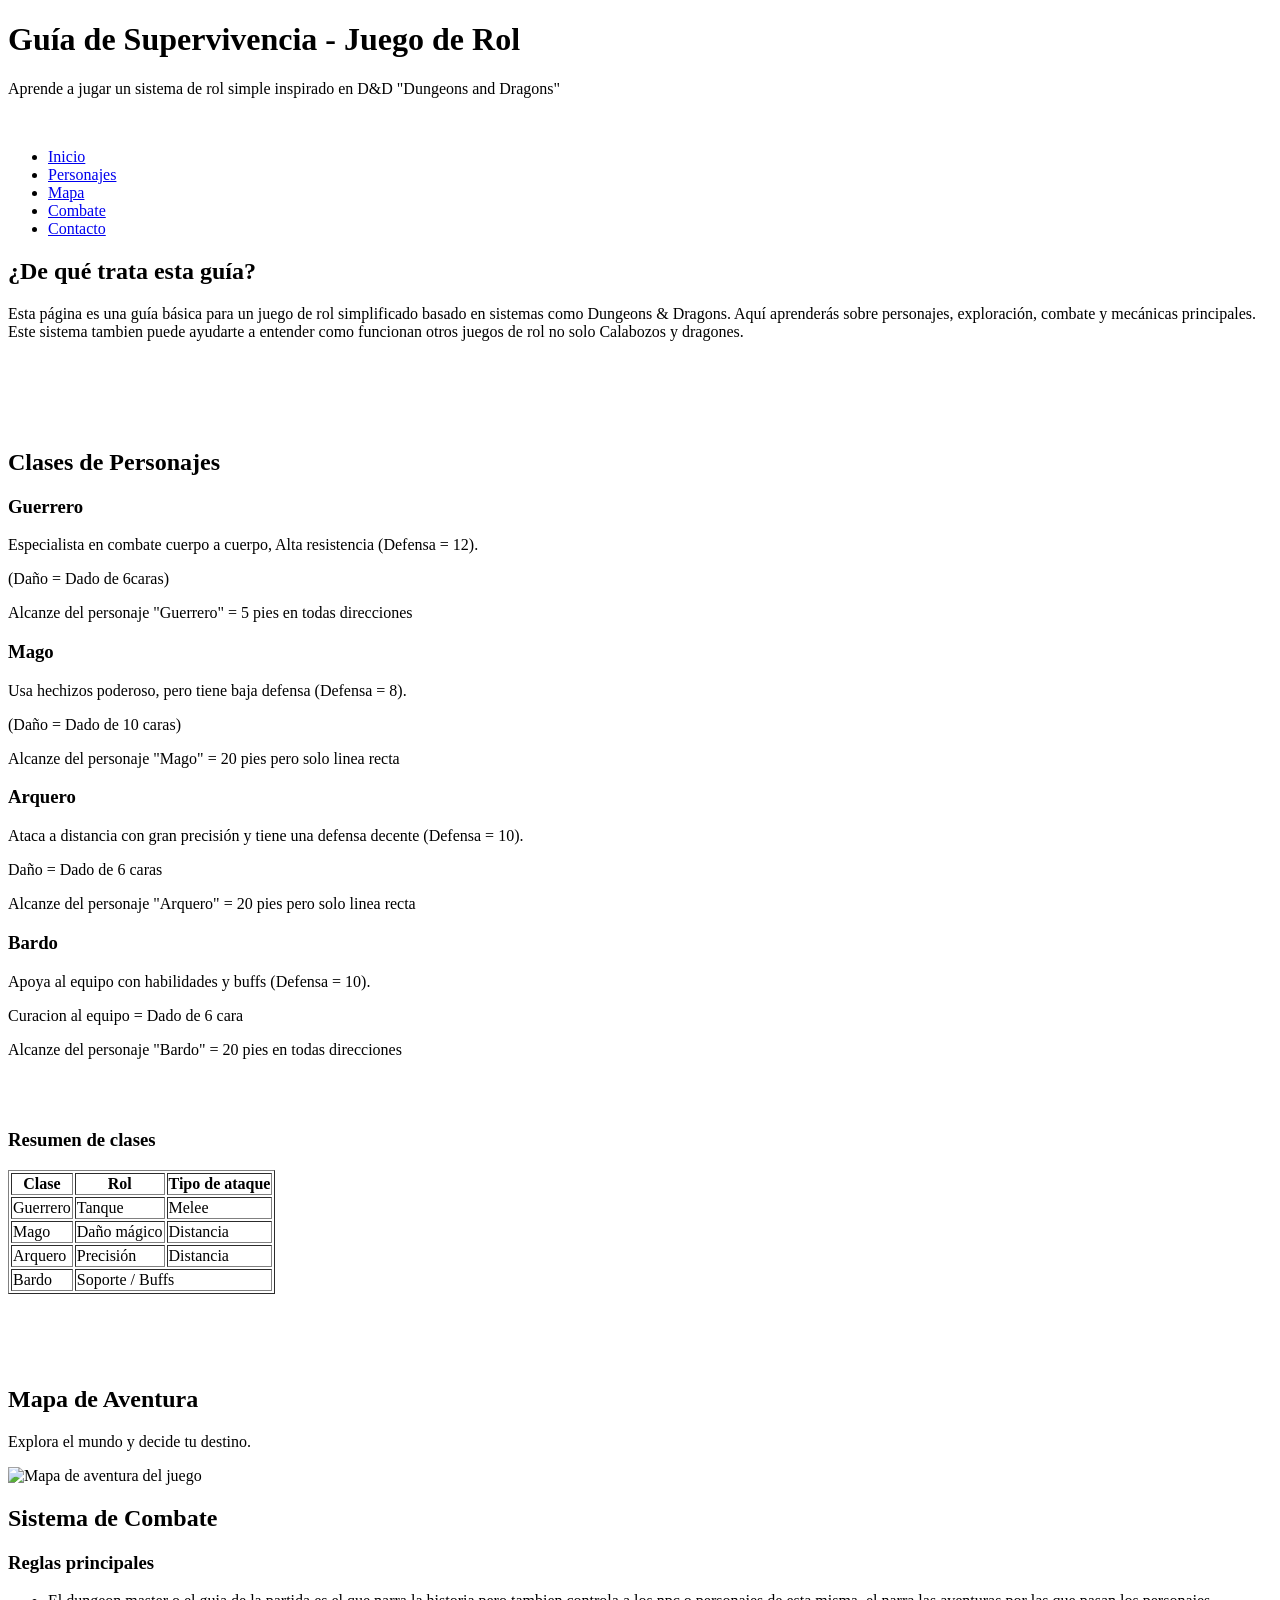
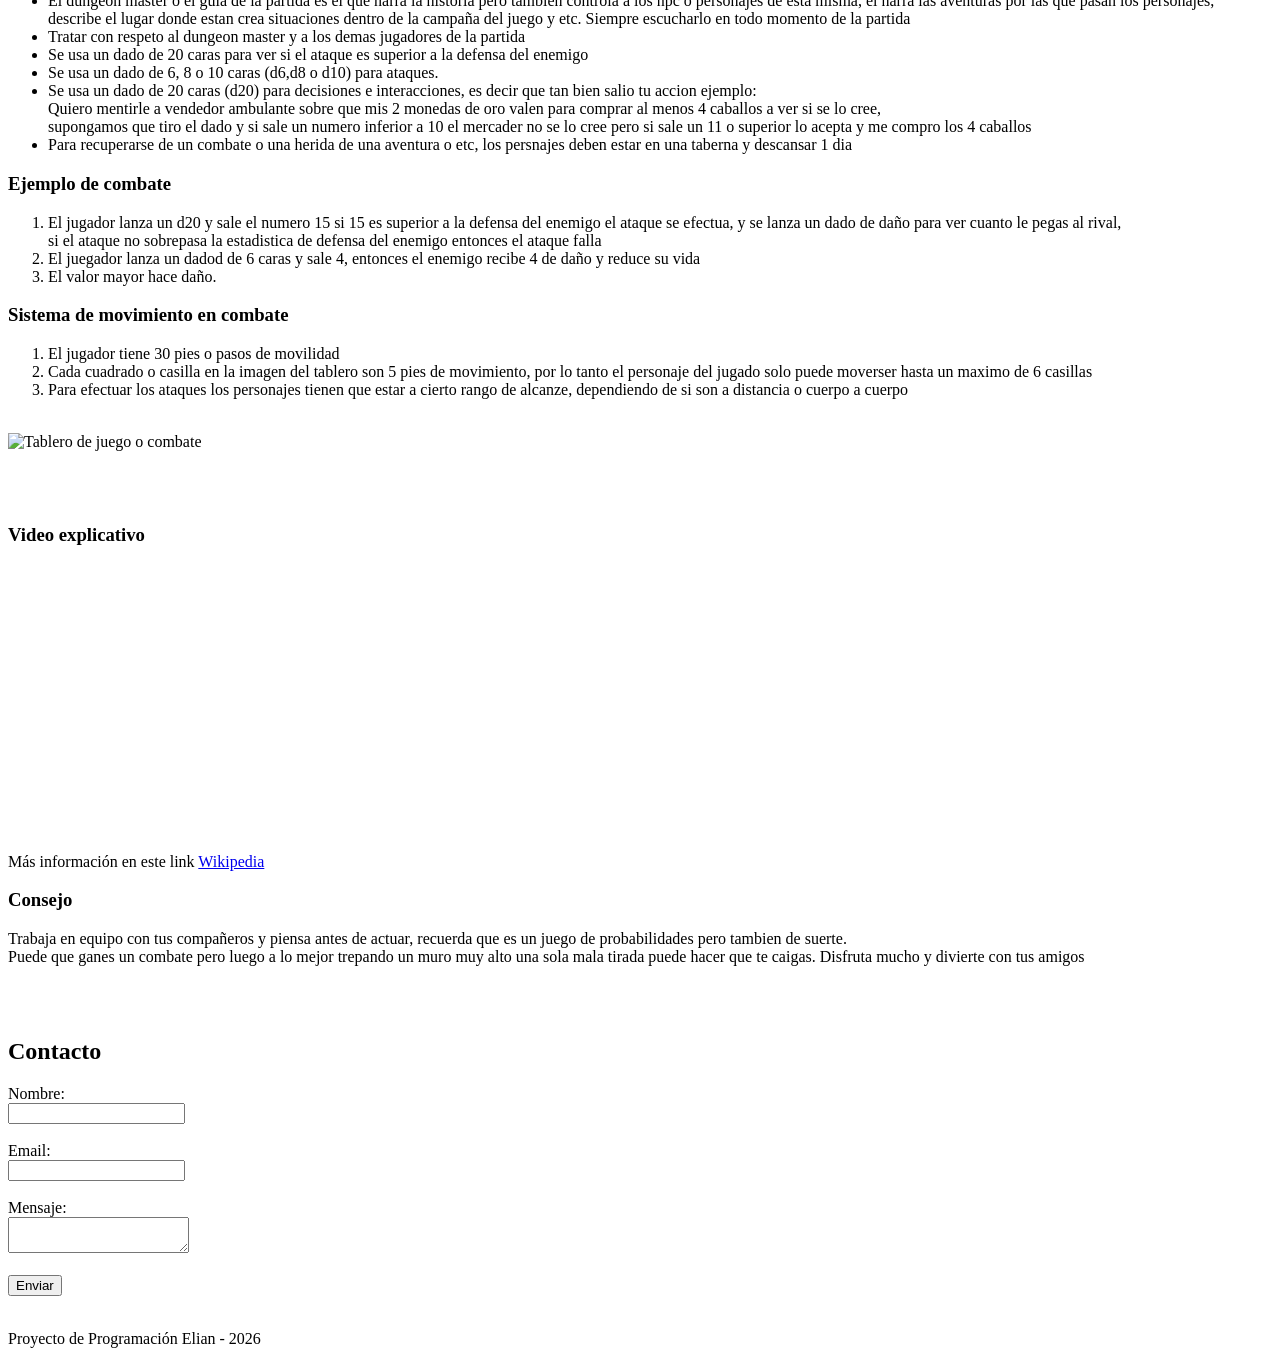
==== Proyecto de Pagina web/index.html @ 7967ff60 "Creacion de repo local" ====
<!DOCTYPE html>
<html lang="en">
<head>
    <meta charset="UTF-8">
    <meta name="viewport" content="width=device-width, initial-scale=1.0">
    <title>Guía de Supervivencia - Juego de Rol</title>
    <link rel="stylesheet" href="styles.css">
</head>
<body>

     <!-- Trabajo integrador hecho por Elian Gregoret 2do año programación -->

    <!-- HEADER -->
    <header>
        <h1>Guía de Supervivencia - Juego de Rol</h1>
        <p>Aprende a jugar un sistema de rol simple inspirado en D&D "Dungeons and Dragons"</p> <br>


    </header>


    <nav>
        <ul>
            <li><a href="#inicio">Inicio</a></li>
            <li><a href="#personajes">Personajes</a></li>
            <li><a href="#mapa">Mapa</a></li>
            <li><a href="#combate">Combate</a></li>
            <li><a href="#contacto">Contacto</a></li>
        </ul>
    </nav>

    <!-- MAIN -->
    <main>

        <!-- INTRO -->
        <section id="inicio">
            <h2>¿De qué trata esta guía?</h2>
            <p>
                Esta página es una guía básica para un juego de rol simplificado basado en sistemas como Dungeons & Dragons.
                Aquí aprenderás sobre personajes, exploración, combate y mecánicas principales. <br>Este sistema tambien puede ayudarte a entender como funcionan otros juegos de rol no solo Calabozos y dragones.
            </p>
        </section> <br>


        <br><br><br>


        <!-- PERSONAJES -->
        <section id="personajes">
            <h2>Clases de Personajes</h2>

            <article>
                <h3>Guerrero</h3>
                <p>Especialista en combate cuerpo a cuerpo, Alta resistencia (Defensa = 12).</p>
                <p>(Daño = Dado de 6caras)</p>
                <p>Alcanze del personaje "Guerrero" = 5 pies en todas direcciones</p>
            </article>

            <article>
                <h3>Mago</h3>
                <p>Usa hechizos poderoso, pero tiene baja defensa (Defensa = 8).</p>
                <p> (Daño = Dado de 10 caras)</p>
                <p>Alcanze del personaje "Mago" = 20 pies pero solo linea recta</p>
            </article>

            <article>
                <h3>Arquero</h3>
                <p>Ataca a distancia con gran precisión y tiene una defensa decente (Defensa = 10).</p>
                <p>Daño = Dado de 6 caras</p>
                <p>Alcanze del personaje "Arquero" = 20 pies pero solo linea recta</p>
            </article>

            <article>
                <h3>Bardo</h3>
                <p>Apoya al equipo con habilidades y buffs (Defensa = 10).</p>
                <p>Curacion al equipo = Dado de 6 cara</p>
                <p>Alcanze del personaje "Bardo" = 20 pies en todas direcciones</p>
            </article>


            <br><br>

            <h3>Resumen de clases</h3>

            <!-- TABLA (con th + colspan) -->
            <table border="1">
                <tr>
                    <th>Clase</th>
                    <th>Rol</th>
                    <th>Tipo de ataque</th>
                </tr>
                <tr>
                    <td>Guerrero</td>
                    <td>Tanque</td>
                    <td>Melee</td>
                </tr>
                <tr>
                    <td>Mago</td>
                    <td>Daño mágico</td>
                    <td>Distancia</td>
                </tr>
                <tr>
                    <td>Arquero</td>
                    <td>Precisión</td>
                    <td>Distancia</td>
                </tr>
                <tr>
                    <td>Bardo</td>
                    <td colspan="2">Soporte / Buffs</td>
                </tr>
            </table>
        </section>

        <br><br><br><br>

        <!-- MAPA -->
        <section id="mapa">
            <h2>Mapa de Aventura</h2>
            <p>Explora el mundo y decide tu destino.</p>

            <!-- imagen del mapa-->
            <img src="D&D Underground City map.jpg" alt="Mapa de aventura del juego" width="400">
        </section>

        <!-- COMBATE -->
        <section id="combate">
            <h2>Sistema de Combate</h2>

            <h3>Reglas principales</h3>
            <ul>
                <li>El dungeon master o el guia de la partida es el que narra la historia pero tambien controla a los npc o personajes de esta misma, el narra las aventuras por las que pasan los personajes, <br> describe el lugar donde estan crea situaciones dentro de la campaña del juego y etc.
                Siempre escucharlo en todo momento de la partida</li>
                <li>Tratar con respeto al dungeon master y a los demas jugadores de la partida</li>
                <li>Se usa un dado de 20 caras para ver si el ataque es superior a la defensa del enemigo</li>
                <li>Se usa un dado de 6, 8 o 10 caras (d6,d8 o d10) para ataques.</li>
                <li>Se usa un dado de 20 caras (d20) para decisiones e interacciones, es decir que tan bien salio tu accion ejemplo:<br>Quiero mentirle a vendedor ambulante sobre que mis 2 monedas de oro valen para comprar al menos 4 caballos a ver si se lo cree, <br> supongamos que tiro el dado y si sale un numero inferior a 10 el mercader no se lo cree pero si sale un 11 o superior lo acepta y me compro los 4 caballos</li>
                <li>Para recuperarse de un combate o una herida de una aventura o etc, los persnajes deben estar en una taberna y descansar 1 dia</li>
            </ul>

            <h3>Ejemplo de combate</h3>
            <ol>
                <li>El jugador lanza un d20 y sale el numero 15 si 15 es superior a la defensa del enemigo el ataque se efectua,
                     y se lanza un dado de daño para ver cuanto le pegas al rival, <br> si el ataque no sobrepasa la estadistica de defensa del enemigo entonces el ataque falla</li>
                <li>El juegador lanza un dadod de 6 caras y sale 4, entonces el enemigo recibe 4 de daño y reduce su vida</li>
                <li>El valor mayor hace daño.</li>
            </ol>

            <h3>Sistema de movimiento en combate</h3>
            <ol>
                <li>El jugador tiene 30 pies o pasos de movilidad</li>
                <li>Cada cuadrado o casilla en la imagen del tablero son 5 pies de movimiento, por lo tanto el personaje del jugado solo puede moverser hasta un maximo de 6 casillas</li>
                <li>Para efectuar los ataques los personajes tienen que estar a cierto rango de alcanze, 
                    dependiendo de si son a distancia o cuerpo a cuerpo</li>
            </ol>

            <br>
          <section>
            <img src="board53_dungeontablero.jpg" alt="Tablero de juego o combate" width="400">
          </section>


            <br><br><br>

            <!-- VIDEO (iframe) -->
            <h3>Video explicativo</h3>
            <iframe width="400" height="250"
    src="https://www.youtube.com/embed/ale4cC9PnOQ"
             title="Juego de rol explicación"
                frameborder="0"
                allowfullscreen>
            </iframe>

            <br><br>

            <!-- ENLACE EXTERNO -->
            <p>
                Más información en este link
                <a href="https://es.wikipedia.org/wiki/Dungeons_%26_Dragons" target="_blank">
                    Wikipedia
                </a>
            </p>

        </section>

        <!-- ASIDE (EXTRA) -->
        <aside>
            <h3>Consejo</h3>
            <p>Trabaja en equipo con tus compañeros y piensa antes de actuar, recuerda que es un juego de probabilidades pero tambien de suerte. <br>Puede que ganes un combate pero luego a lo mejor trepando un muro muy alto una sola mala tirada puede hacer que te caigas. Disfruta mucho y divierte con tus amigos</p>
        </aside>

          <br><br>

        <!-- FORMULARIO -->
        <section id="contacto">
            <h2>Contacto</h2>

            <form>
                <label>Nombre:</label><br>
                <input type="text" name="nombre" required><br><br>

                <label>Email:</label><br>
                <input type="email" name="email" required><br><br>

                <label>Mensaje:</label><br>
                <textarea name="mensaje" required></textarea><br><br>

                <input type="submit" value="Enviar">
            </form>
        </section>

    </main>

    <br>
    
    <footer>
        <p>Proyecto de Programación Elian - 2026</p>
    </footer>

</body>
</html>
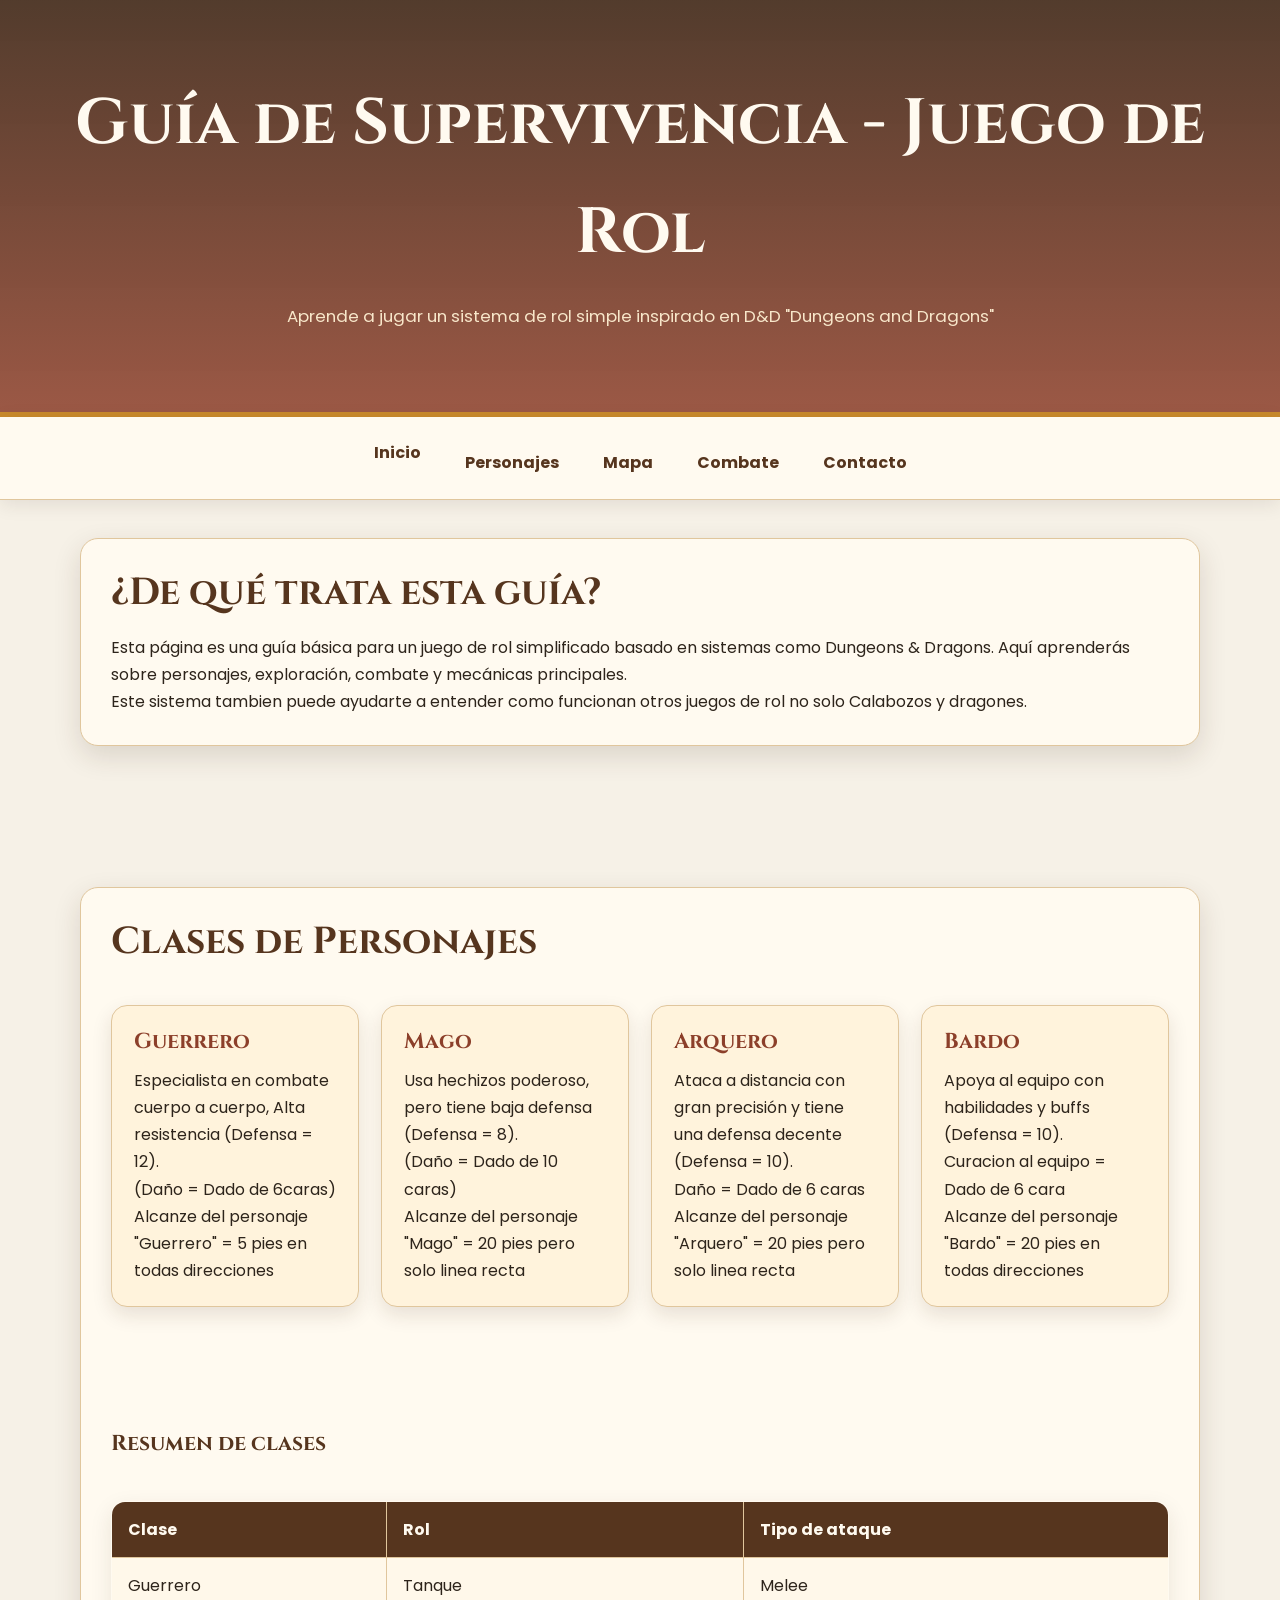
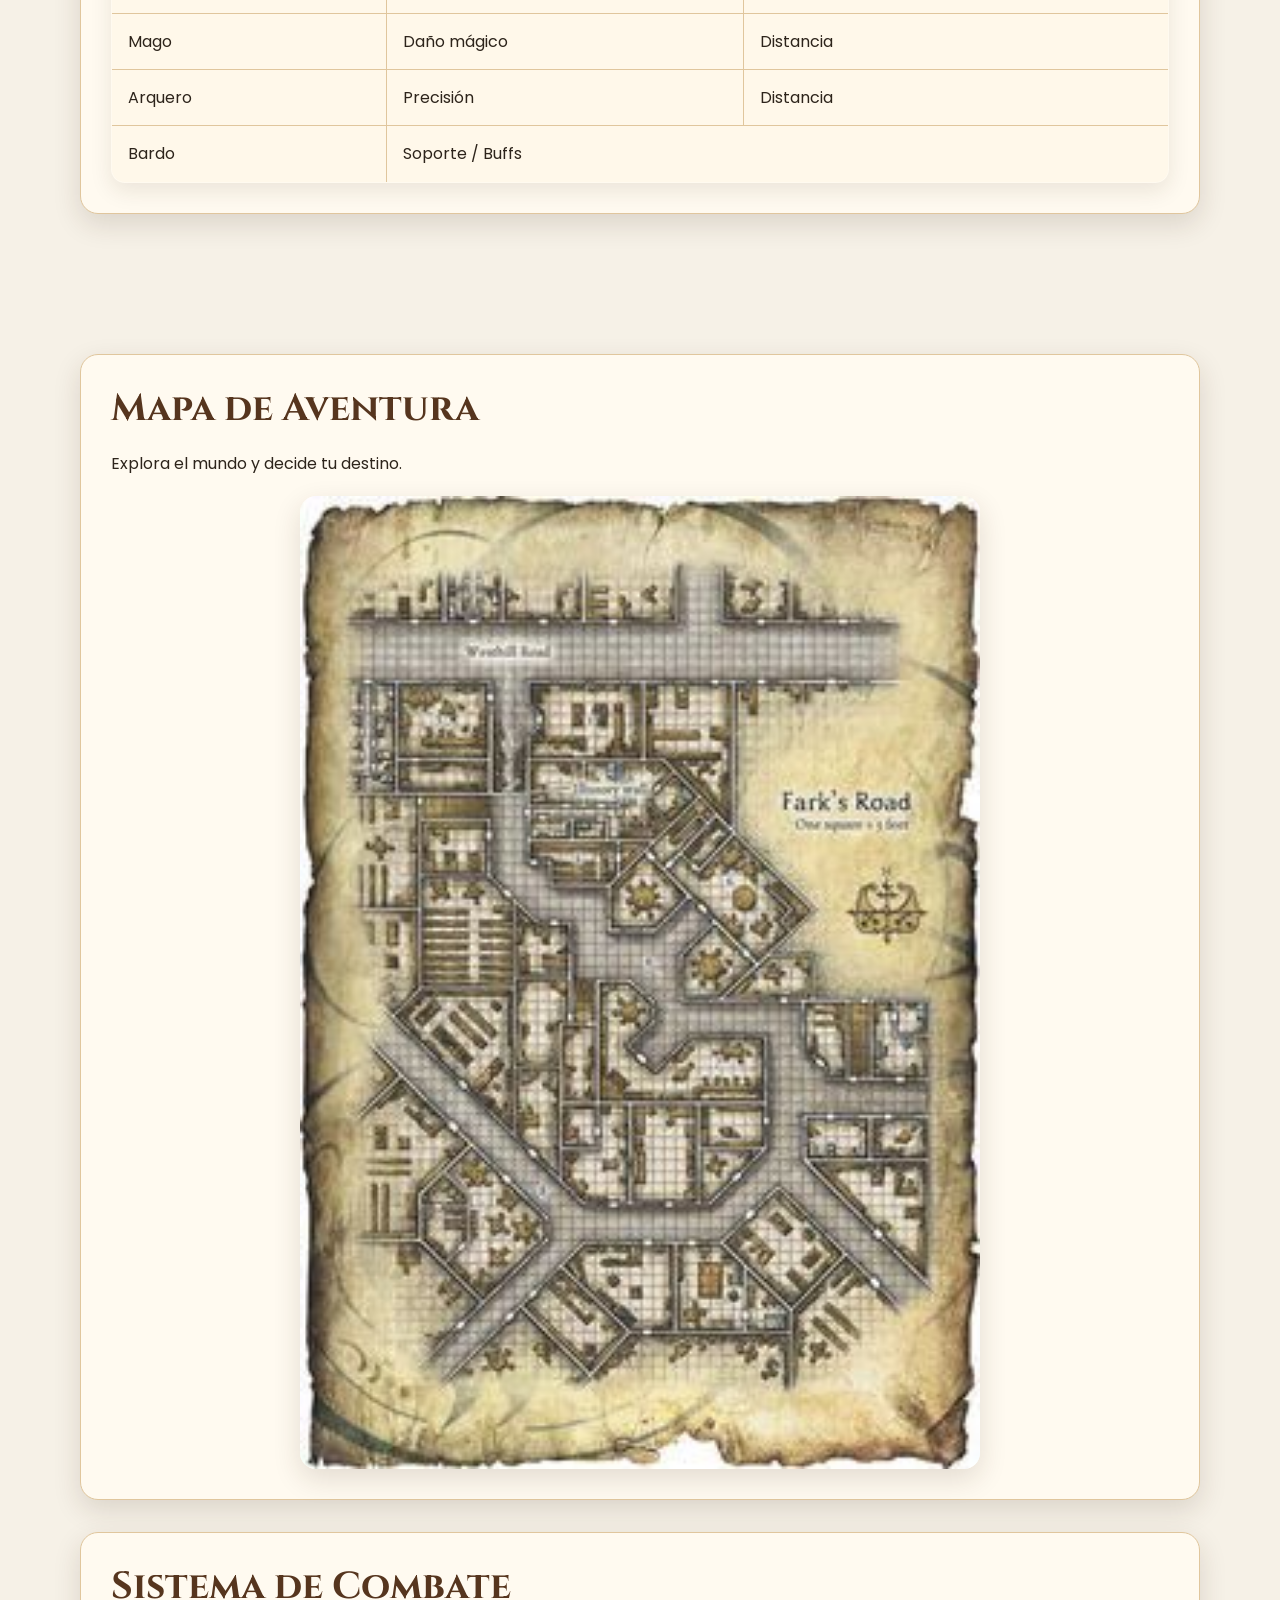
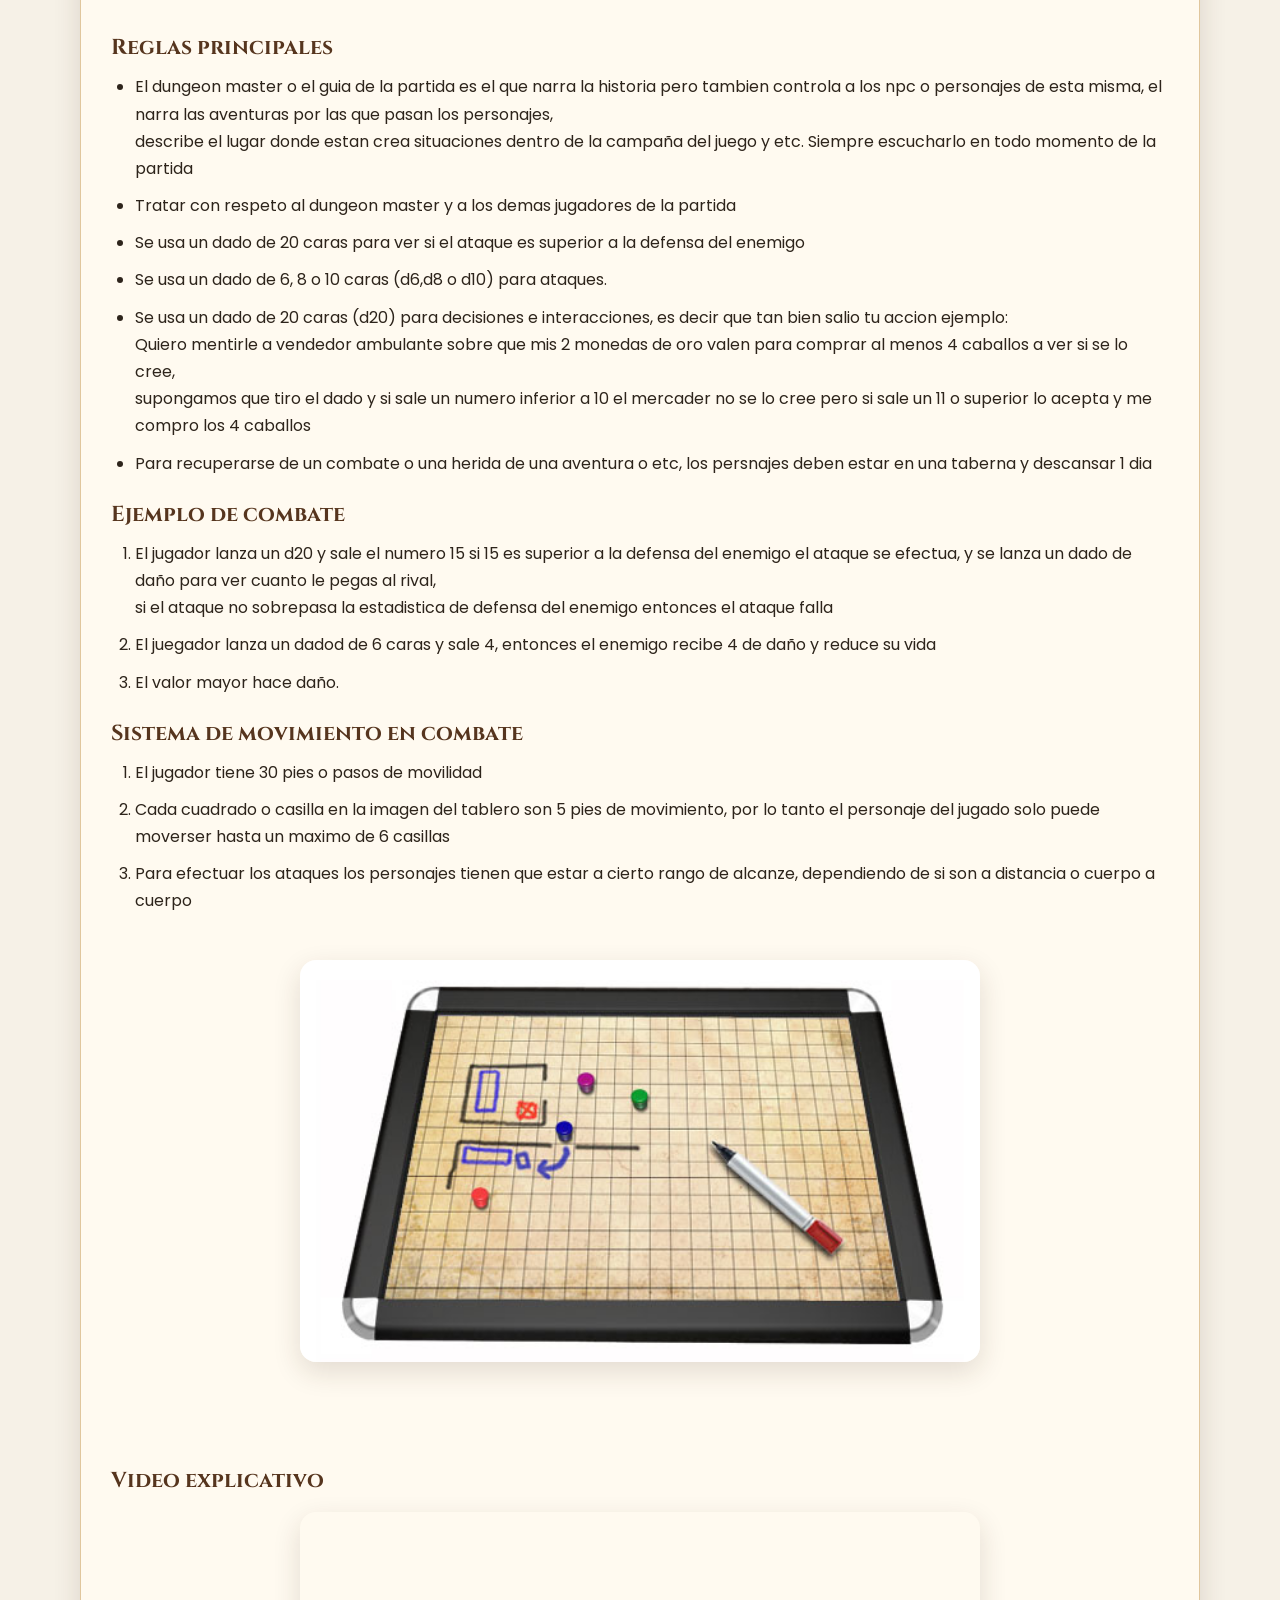
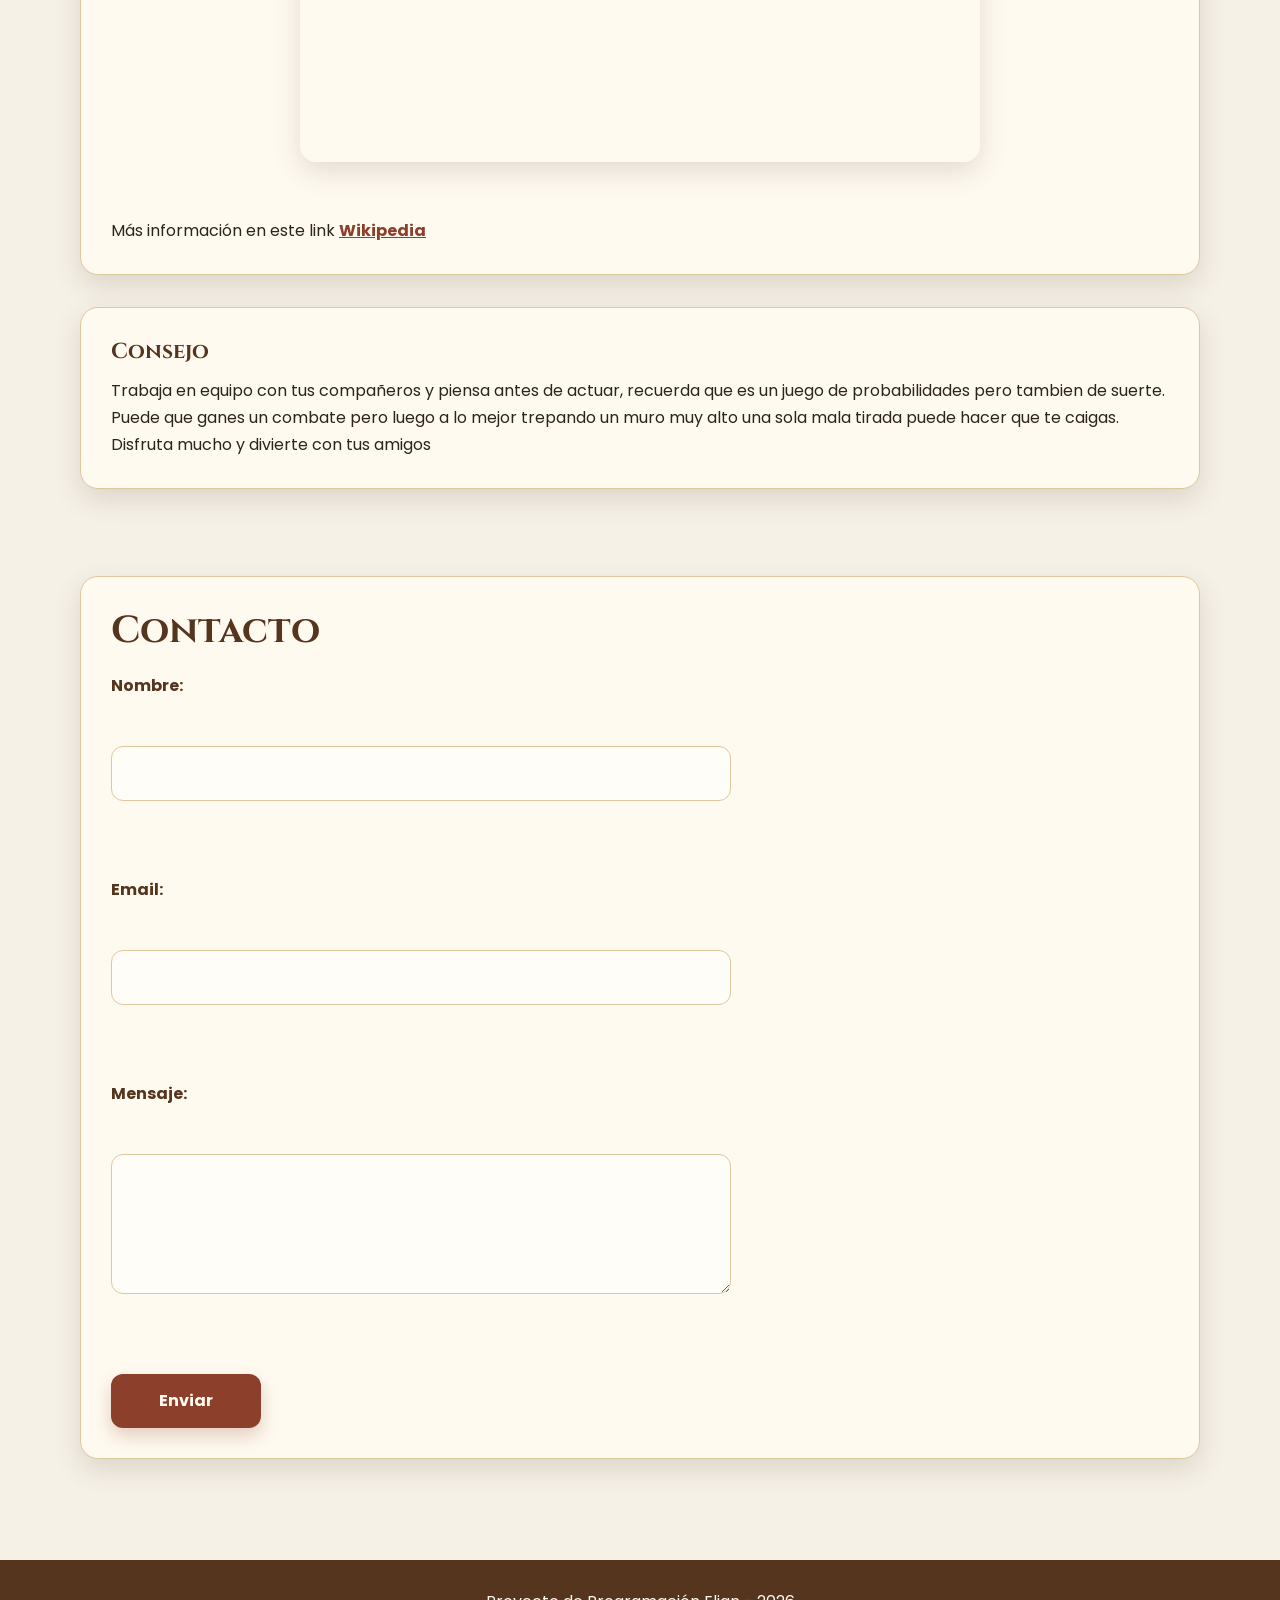
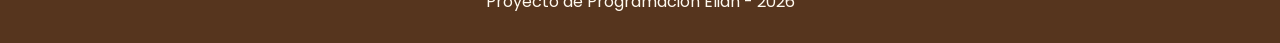
==== commit a39086c2: "hip-hip urra, aprendimos a usar localizacions de carpetas (basico)" ====
--- a/Proyecto de Pagina web/index.html
+++ b/Proyecto de Pagina web/index.html
@@ -119,7 +119,7 @@
             <p>Explora el mundo y decide tu destino.</p>
 
             <!-- imagen del mapa-->
-            <img src="D&D Underground City map.jpg" alt="Mapa de aventura del juego" width="400">
+            <img src="Carpeta-de-imagenes/D&D Underground City map.jpg" alt="Mapa de aventura del juego" width="400">
         </section>
 
         <!-- COMBATE -->
@@ -155,7 +155,7 @@
 
             <br>
           <section>
-            <img src="board53_dungeontablero.jpg" alt="Tablero de juego o combate" width="400">
+            <img src="Carpeta-de-imagenes/board53_dungeontablero.jpg">
           </section>
 
 
--- a/Proyecto de Pagina web/styles.css
+++ b/Proyecto de Pagina web/styles.css
@@ -0,0 +1,352 @@
+@import url("https://fonts.googleapis.com/css2?family=Cinzel:wght@600;700&family=Poppins:wght@400;500;600;700&display=swap");
+/* Este url de aca arriba es para el google fonts que es un directorio gratuito de tipografías desarrollado por Google
+que encontre en internet para que mi sitio web cargue y muestre fuentes personalizadas y atractivas, 
+profe asi que decidi incluirlo para ver como quedaba. A mi parecer "me sirvio para bien" */
+
+/* Eso si, tuve que ver un video para aprender a utilizarlo y demas pero al final quedo :)  */
+
+
+/* Aca voy a poner Variables generales, sin mas */
+:root {
+    --color-fondo: #f6f1e7;
+    --color-superficie: #fffaf0;
+    --color-principal: #56351e;
+    --color-secundario: #8c3f2a;
+    --color-acento: #c98a2c;
+    --color-texto: #2d241b;
+    --color-borde: #e0c69d;
+    --sombra-suave: 0 10px 28px rgba(55, 35, 19, 0.14);
+    --sombra-hover: 0 16px 34px rgba(55, 35, 19, 0.24);
+    --fuente-titulos: "Cinzel", Georgia, serif;
+    --fuente-texto: "Poppins", Arial, sans-serif;
+}
+
+/* Aqui hago los Estilos base */
+* {
+    box-sizing: border-box;
+    margin: 0;
+    padding: 0;
+}
+
+html {
+    scroll-behavior: smooth;
+}
+
+body {
+    background: var(--color-fondo);
+    color: var(--color-texto);
+    font-family: var(--fuente-texto);
+    line-height: 1.7;
+}
+
+img,
+iframe {
+    display: block;
+    max-width: 100%;
+    border: 0;
+}
+
+/* El Encabezado */
+header {
+    padding: 70px 24px 55px;
+    text-align: center;
+    color: #fffaf0;
+    background:
+        linear-gradient(rgba(60, 35, 19, 0.88), rgba(140, 63, 42, 0.86)),
+        url("D&D Underground City map.jpg") center/cover;
+    border-bottom: 5px solid var(--color-acento);
+    box-shadow: var(--sombra-suave);
+}
+
+header h1 {
+    margin-bottom: 14px;
+    font-family: var(--fuente-titulos);
+    font-size: clamp(2rem, 5vw, 4rem);
+}
+
+header p {
+    max-width: 760px;
+    margin: 0 auto;
+    color: #f8e7ca;
+    font-size: 1.05rem;
+}
+
+/* Navegación con Flexbox */
+nav {
+    position: sticky;
+    top: 0;
+    z-index: 10;
+    background: #fffaf0;
+    border-bottom: 1px solid var(--color-borde);
+    box-shadow: 0 4px 18px rgba(45, 36, 27, 0.1);
+}
+
+nav ul {
+    display: flex;
+    justify-content: center;
+    gap: 12px;
+    max-width: 1100px;
+    margin: 0 auto;
+    padding: 12px 20px;
+    list-style: none;
+}
+
+nav a {
+    display: inline-block;
+    padding: 10px 16px;
+    border-radius: 999px;
+    color: var(--color-principal);
+    font-weight: 700;
+    text-decoration: none;
+    transition: background-color 0.3s ease, color 0.3s ease, transform 0.3s ease;
+}
+
+nav a:hover {
+    background: var(--color-secundario);
+    color: #fffaf0;
+    transform: translateY(-2px);
+}
+
+/* Estructura general para mi tp inetegrador*/
+main {
+    width: min(1120px, calc(100% - 32px));
+    margin: 38px auto 0;
+}
+
+main > section,
+main > aside {
+    margin-bottom: 32px;
+    padding: 30px;
+    background: var(--color-superficie);
+    border: 1px solid var(--color-borde);
+    border-radius: 18px;
+    box-shadow: var(--sombra-suave);
+}
+
+section[id] {
+    scroll-margin-top: 86px;
+}
+
+h2,
+h3 {
+    color: var(--color-principal);
+    font-family: var(--fuente-titulos);
+    line-height: 1.25;
+}
+
+h2 {
+    margin-bottom: 18px;
+    font-size: clamp(1.6rem, 3vw, 2.35rem);
+}
+
+h3 {
+    margin: 24px 0 12px;
+    font-size: 1.35rem;
+}
+
+ul,
+ol {
+    padding-left: 24px;
+}
+
+li + li {
+    margin-top: 10px;
+}
+
+/* hasta aqui todo bien creo*/
+
+/* Tarjetas de personajes hechas con Grid */
+#personajes {
+    display: grid;
+    grid-template-columns: repeat(4, minmax(0, 1fr));
+    gap: 22px;
+}
+
+#personajes h2,
+#personajes h3:not(article h3),
+#personajes table {
+    grid-column: 1 / -1;
+}
+
+article {
+    padding: 22px;
+    background: #fff3dc;
+    border: 1px solid var(--color-borde);
+    border-radius: 16px;
+    box-shadow: 0 8px 20px rgba(55, 35, 19, 0.12);
+    transition: transform 0.3s ease, box-shadow 0.3s ease;
+}
+
+article:hover {
+    box-shadow: var(--sombra-hover);
+    transform: translateY(-6px);
+}
+
+article h3 {
+    margin-top: 0;
+    color: var(--color-secundario);
+}
+
+/* Imágenes, video y tabla */
+#mapa img,
+#combate img,
+iframe {
+    width: min(100%, 680px);
+    margin: 18px auto 0;
+    border-radius: 16px;
+    box-shadow: var(--sombra-suave);
+}
+
+table {
+    width: 100%;
+    margin-top: 10px;
+    border-collapse: collapse;
+    border: 1px solid var(--color-borde);
+    border-radius: 14px;
+    overflow: hidden;
+    box-shadow: 0 8px 22px rgba(55, 35, 19, 0.1);
+}
+
+th,
+td {
+    padding: 14px 16px;
+    border: 1px solid var(--color-borde);
+    text-align: left;
+}
+
+th {
+    background: var(--color-principal);
+    color: #fffaf0;
+}
+
+td {
+    background: #fff8ea;
+}
+
+/* El Aside */
+aside {
+    border-left: 8px solid var(--color-acento);
+    background: #fdf0d0;
+}
+
+aside h3 {
+    margin-top: 0;
+}
+
+/* Los Enlaces y formularios */
+main a {
+    color: var(--color-secundario);
+    font-weight: 700;
+    transition: color 0.3s ease;
+}
+
+main a:hover {
+    color: var(--color-acento);
+}
+
+form {
+    display: grid;
+    gap: 10px;
+    max-width: 620px;
+}
+
+label {
+    color: var(--color-principal);
+    font-weight: 700;
+}
+
+input,
+textarea {
+    width: 100%;
+    padding: 13px 15px;
+    border: 1px solid var(--color-borde);
+    border-radius: 12px;
+    background: #fffdf8;
+    color: var(--color-texto);
+    font: inherit;
+    transition: border-color 0.3s ease, box-shadow 0.3s ease;
+}
+
+textarea {
+    min-height: 140px;
+    resize: vertical;
+}
+
+input:focus,
+textarea:focus {
+    border-color: var(--color-acento);
+    box-shadow: 0 0 0 4px rgba(201, 138, 44, 0.18);
+    outline: none;
+}
+
+/* Botón estilizado */
+input[type="submit"] {
+    width: fit-content;
+    min-width: 150px;
+    margin-top: 6px;
+    border: 0;
+    background: var(--color-secundario);
+    color: #fffaf0;
+    cursor: pointer;
+    font-weight: 700;
+    box-shadow: 0 8px 18px rgba(140, 63, 42, 0.24);
+    transition: background-color 0.3s ease, transform 0.3s ease, box-shadow 0.3s ease;
+}
+
+input[type="submit"]:hover {
+    background: var(--color-acento);
+    box-shadow: var(--sombra-hover);
+    transform: translateY(-3px);
+}
+
+/* Footer */
+footer {
+    margin-top: 42px;
+    padding: 28px 20px;
+    background: var(--color-principal);
+    text-align: center;
+}
+
+footer p {
+    color: #fffaf0;
+}
+
+/* aca hago el diseño Responsive para celular */
+@media (max-width: 480px) {
+    header h1 {
+        font-size: 2rem;
+    }
+
+    nav {
+        position: static;
+    }
+
+    nav ul {
+        flex-direction: column;
+        align-items: stretch;
+    }
+
+    nav a {
+        width: 100%;
+        text-align: center;
+    }
+
+    main > section,
+    main > aside {
+        padding: 20px;
+    }
+
+    #personajes {
+        grid-template-columns: 1fr;
+    }
+
+    table {
+        display: block;
+        overflow-x: auto;
+        white-space: nowrap;
+    }
+
+    input[type="submit"] {
+        width: 100%;
+    }
+}
